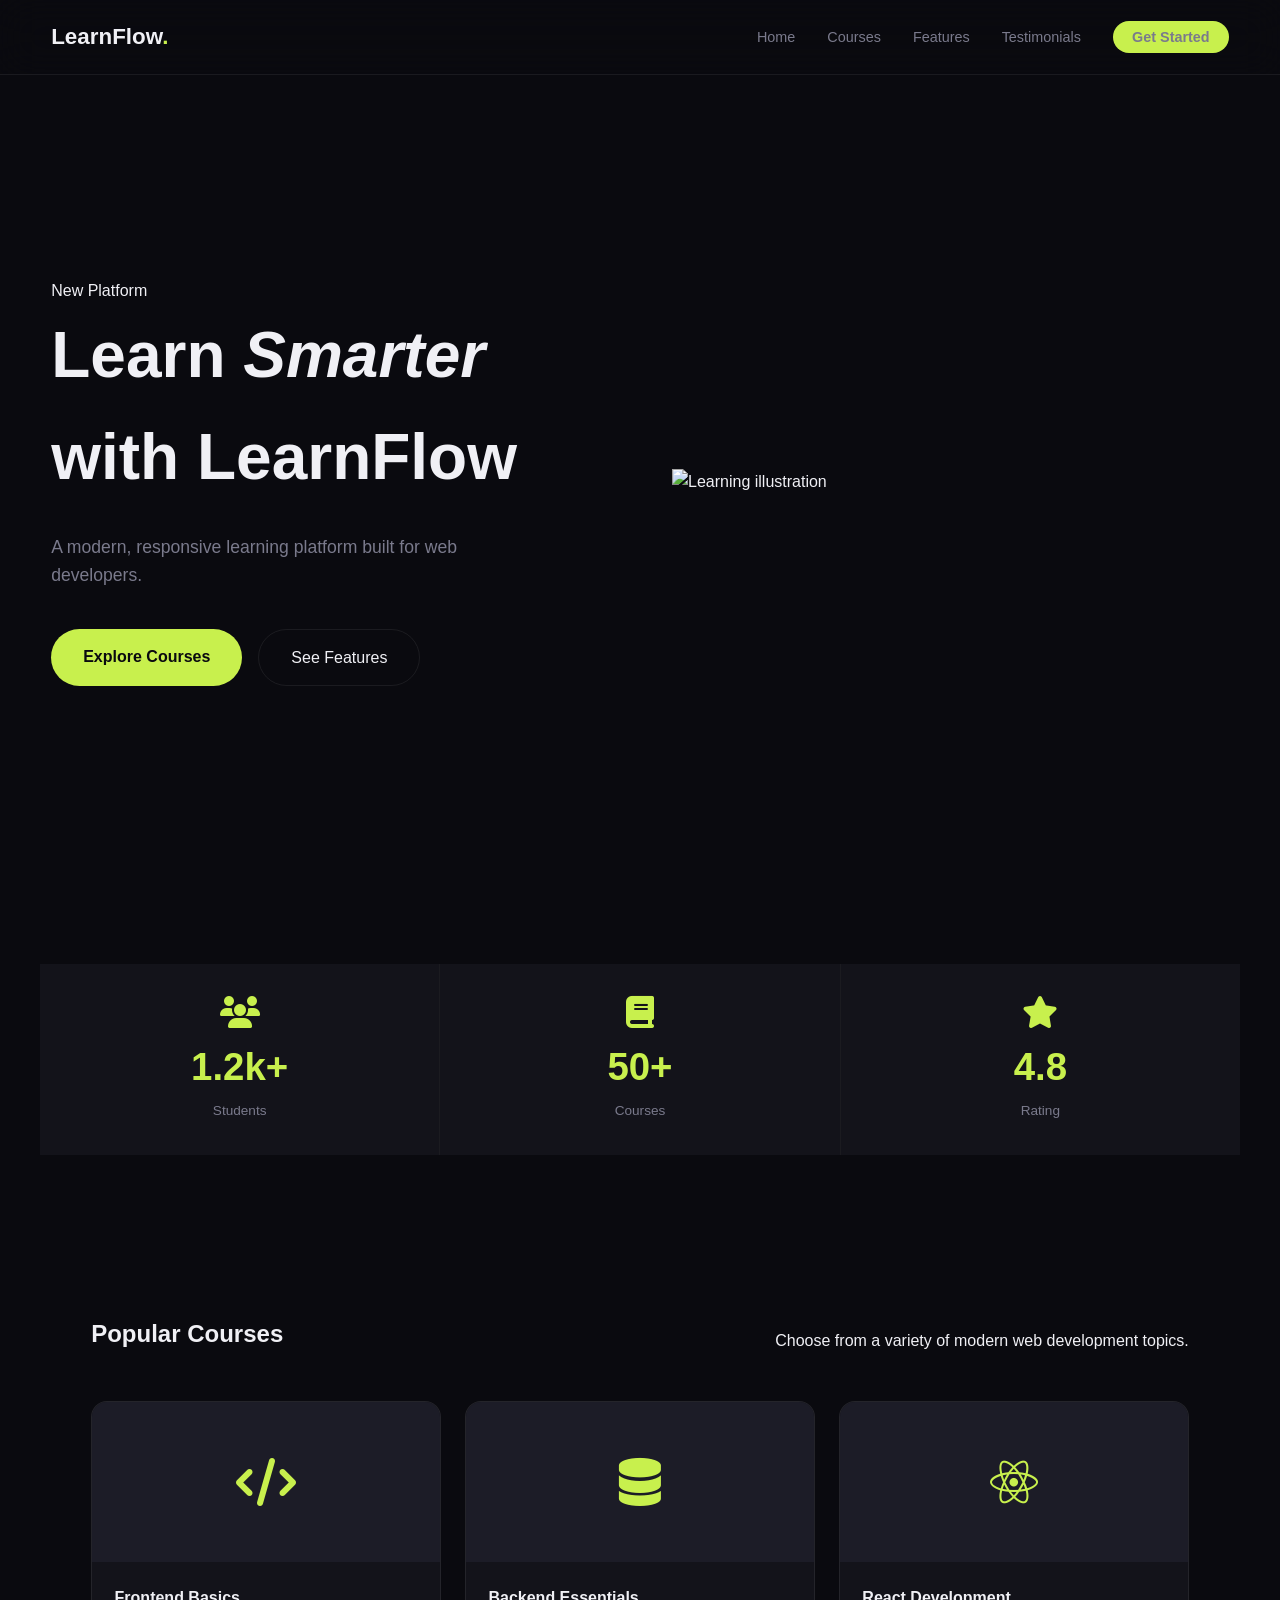
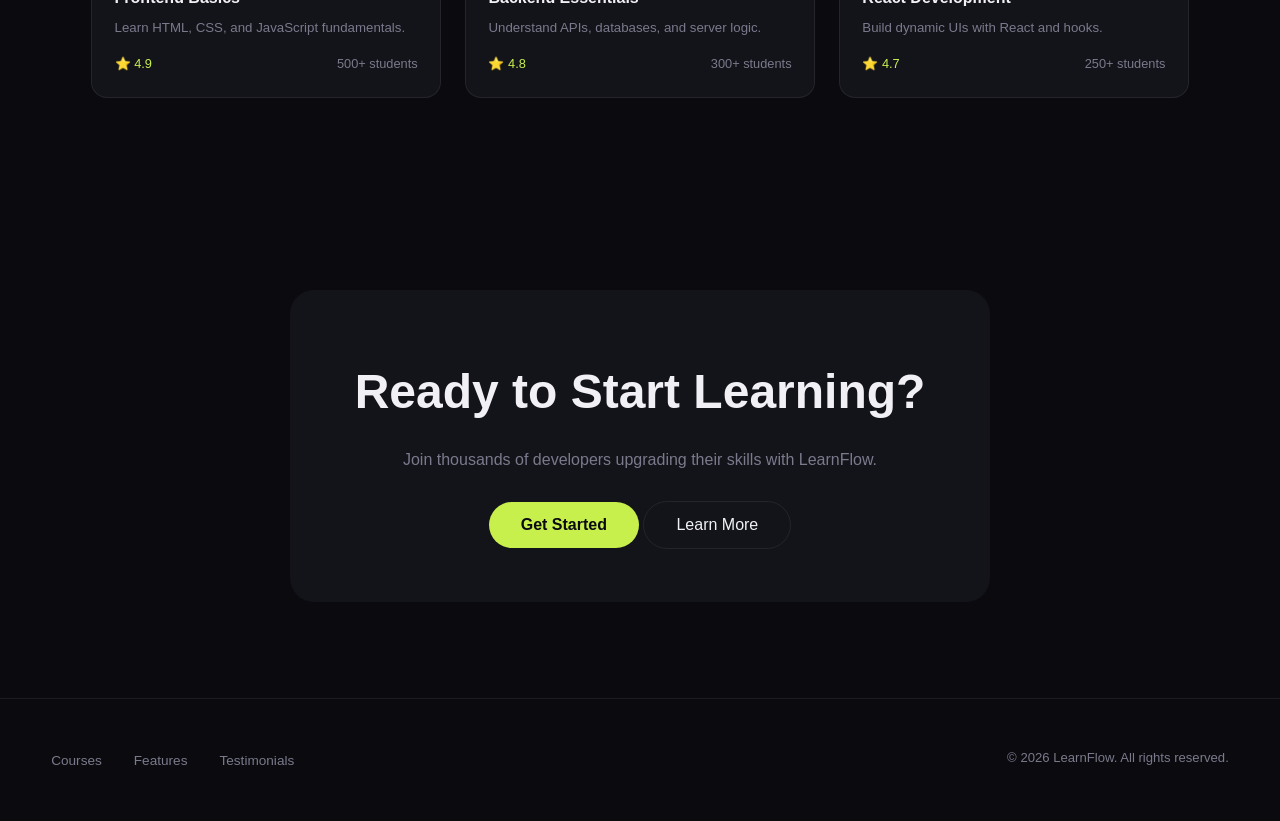
==== index.html @ 8d98262a "Updated LearnFlow with responsive layout, icons, and interactivity" ====
<!DOCTYPE html>
<html lang="en">
<head>
  <meta charset="UTF-8">
  <meta name="viewport" content="width=device-width, initial-scale=1.0">
  <meta name="description" content="LearnFlow - Responsive learning platform for modern web.">
  <title>LearnFlow</title>
  <link rel="stylesheet" href="style.css">
  <!-- Font Awesome for icons -->
  <link rel="stylesheet" href="https://cdnjs.cloudflare.com/ajax/libs/font-awesome/6.5.0/css/all.min.css">
</head>
<body>
  <!-- NAV -->
  <nav>
    <a href="#" class="logo">LearnFlow<span class="logo-dot">.</span></a>
    <ul class="nav-links">
      <li><a href="#hero">Home</a></li>
      <li><a href="#courses">Courses</a></li>
      <li><a href="#features">Features</a></li>
      <li><a href="#testimonials">Testimonials</a></li>
      <li><a href="#cta" class="nav-cta">Get Started</a></li>
    </ul>
    <button class="hamburger">
      <span></span><span></span><span></span>
    </button>
  </nav>

  <!-- HERO -->
  <section id="hero">
    <div class="hero-inner">
      <div>
        <div class="hero-badge">New Platform</div>
        <h1 class="hero-title">Learn <em>Smarter</em> with LearnFlow</h1>
        <p class="hero-sub">A modern, responsive learning platform built for web developers.</p>
        <div class="hero-actions">
          <a href="#courses" class="btn-primary">Explore Courses</a>
          <a href="#features" class="btn-ghost">See Features</a>
        </div>
      </div>
      <div class="hero-visual">
        <img src="assets/hero-illustration.png" alt="Learning illustration">
      </div>
    </div>
  </section>

  <!-- STATS -->
  <section class="stats-row">
    <div class="stat-item">
      <i class="fas fa-users"></i>
      <span class="stat-num">1.2k+</span>
      <span class="stat-label">Students</span>
    </div>
    <div class="stat-item">
      <i class="fas fa-book"></i>
      <span class="stat-num">50+</span>
      <span class="stat-label">Courses</span>
    </div>
    <div class="stat-item">
      <i class="fas fa-star"></i>
      <span class="stat-num">4.8</span>
      <span class="stat-label">Rating</span>
    </div>
  </section>

  <!-- COURSES -->
  <section id="courses">
    <div class="courses-header">
      <h2 class="section-title">Popular Courses</h2>
      <p class="section-sub">Choose from a variety of modern web development topics.</p>
    </div>
    <div class="courses-grid">
      <a href="#" class="course-card">
        <div class="course-thumb"><i class="fas fa-code"></i></div>
        <div class="course-body">
          <h3 class="course-title">Frontend Basics</h3>
          <p class="course-desc">Learn HTML, CSS, and JavaScript fundamentals.</p>
          <div class="course-meta">
            <span class="course-rating">⭐ 4.9</span>
            <span class="course-students">500+ students</span>
          </div>
        </div>
      </a>
      <a href="#" class="course-card">
        <div class="course-thumb"><i class="fas fa-database"></i></div>
        <div class="course-body">
          <h3 class="course-title">Backend Essentials</h3>
          <p class="course-desc">Understand APIs, databases, and server logic.</p>
          <div class="course-meta">
            <span class="course-rating">⭐ 4.8</span>
            <span class="course-students">300+ students</span>
          </div>
        </div>
      </a>
      <a href="#" class="course-card">
        <div class="course-thumb"><i class="fab fa-react"></i></div>
        <div class="course-body">
          <h3 class="course-title">React Development</h3>
          <p class="course-desc">Build dynamic UIs with React and hooks.</p>
          <div class="course-meta">
            <span class="course-rating">⭐ 4.7</span>
            <span class="course-students">250+ students</span>
          </div>
        </div>
      </a>
    </div>
  </section>

  <!-- CTA -->
  <section id="cta">
    <div class="cta-inner">
      <h2 class="cta-title">Ready to Start Learning?</h2>
      <p class="cta-sub">Join thousands of developers upgrading their skills with LearnFlow.</p>
      <div class="cta-actions">
        <a href="#courses" class="btn-primary">Get Started</a>
        <a href="#features" class="btn-ghost">Learn More</a>
      </div>
    </div>
  </section>

  <!-- FOOTER -->
  <footer>
    <ul class="footer-links">
      <li><a href="#courses">Courses</a></li>
      <li><a href="#features">Features</a></li>
      <li><a href="#testimonials">Testimonials</a></li>
    </ul>
    <p class="footer-copy">© 2026 LearnFlow. All rights reserved.</p>
  </footer>

  <!-- JS for Mobile Nav -->
  <script>
    const hamburger = document.querySelector('.hamburger');
    const navLinks = document.querySelector('.nav-links');
    hamburger.addEventListener('click', () => {
      navLinks.classList.toggle('open');
    });
  </script>
</body>
</html>
<script src="script.js"></script>
---- style.css ----
/* RESET & ROOT */
*, *::before, *::after { box-sizing: border-box; margin: 0; padding: 0; }

:root {
  --bg: #0a0a0f;
  --surface: #13131a;
  --surface2: #1c1c27;
  --accent: #c8f04d;
  --accent2: #7b61ff;
  --accent3: #ff6b6b;
  --text: #f0f0f5;
  --muted: #7a7a8c;
  --border: rgba(255,255,255,0.07);
  --font-display: 'Syne', sans-serif;
  --font-body: 'DM Sans', sans-serif;
}

body {
  background: var(--bg);
  color: var(--text);
  font-family: var(--font-body);
  font-size: 16px;
  line-height: 1.6;
  overflow-x: hidden;
}

/* NAV */
nav {
  position: fixed; top: 0; left: 0; right: 0;
  z-index: 100;
  display: flex; justify-content: space-between; align-items: center;
  padding: 1.2rem 4vw;
  background: rgba(10,10,15,0.8);
  backdrop-filter: blur(20px);
  border-bottom: 1px solid var(--border);
}
.logo { font-family: var(--font-display); font-size: 1.4rem; font-weight: 800; color: var(--text); text-decoration: none; }
.logo-dot { color: var(--accent); }
.nav-links { display: flex; gap: 2rem; list-style: none; }
.nav-links a { color: var(--muted); text-decoration: none; font-size: 0.9rem; }
.nav-links a:hover { color: var(--text); }
.nav-cta { background: var(--accent); color: #0a0a0f; padding: 0.5rem 1.2rem; border-radius: 100px; font-weight: 700; }
.hamburger { display: none; flex-direction: column; gap: 5px; cursor: pointer; background: none; border: none; }
.hamburger span { width: 24px; height: 2px; background: var(--text); border-radius: 2px; }

/* HERO */
#hero { min-height: 100vh; display: flex; align-items: center; padding: 8rem 4vw 4rem; }
.hero-inner { max-width: 1200px; margin: 0 auto; display: grid; grid-template-columns: 1fr 1fr; gap: 4rem; align-items: center; }
.hero-title { font-family: var(--font-display); font-size: clamp(2.8rem, 5vw, 5rem); font-weight: 800; margin-bottom: 1.5rem; }
.hero-sub { color: var(--muted); font-size: 1.1rem; margin-bottom: 2.5rem; max-width: 480px; }
.hero-actions { display: flex; gap: 1rem; flex-wrap: wrap; }
.hero-visual img { max-width: 100%; height: auto; }

/* BUTTONS */
.btn-primary { background: var(--accent); color: #0a0a0f; padding: 0.9rem 2rem; border-radius: 100px; font-weight: 700; text-decoration: none; }
.btn-primary:hover { transform: translateY(-2px); box-shadow: 0 8px 30px rgba(200,240,77,0.35); }
.btn-ghost { background: transparent; color: var(--text); padding: 0.9rem 2rem; border-radius: 100px; border: 1px solid var(--border); text-decoration: none; }
.btn-ghost:hover { background: rgba(255,255,255,0.04); }

/* STATS */
.stats-row { display: grid; grid-template-columns: repeat(3, 1fr); gap: 1px; background: var(--border); border-radius: 16px; margin: 4rem auto; max-width: 1200px; }
.stat-item { background: var(--surface); padding: 2rem; text-align: center; }
.stat-item i { font-size: 2rem; color: var(--accent); margin-bottom: 0.5rem; }
.stat-num { font-family: var(--font-display); font-size: 2.4rem; font-weight: 800; color: var(--accent); display: block; }
.stat-label { color: var(--muted); font-size: 0.85rem; }

/* COURSES */
#courses { padding: 6rem 4vw; max-width: 1200px; margin: 0 auto; }
.courses-header { display: flex; justify-content: space-between; align-items: flex-end; margin-bottom: 3rem; flex-wrap: wrap; gap: 1rem; }
.courses-grid { display: grid; grid-template-columns: repeat(3, 1fr); gap: 1.5rem; }
.course-card { background: var(--surface); border: 1px solid var(--border); border-radius: 16px; overflow: hidden; transition: transform 0.3s; text-decoration: none; color: inherit; }
.course-card:hover { transform: translateY(-6px); }
.course-thumb { height: 160px; display: flex; align-items: center; justify-content: center; background: var(--surface2); }
.course-thumb i { font-size: 3rem; color: var(--accent); }
.course-body { padding: 1.4rem; }
.course-title { font-family: var(--font-display); font-weight: 700; font-size: 1rem; margin-bottom: 0.5rem; }
.course-desc { color: var(--muted); font-size: 0.83rem; margin-bottom: 1rem; line-height: 1.5; }
.course-meta { display: flex; justify-content: space-between; font-size: 0.8rem; }
.course-rating { color: var(--accent); }
.course-students { color: var(--muted); }

/* CTA */
#cta { padding: 6rem 4vw; text-align: center; }
.cta-inner { max-width: 700px; margin: 0 auto; background: var(--surface); border-radius: 24px; padding: 4rem 3rem; }
.cta-title { font-family: var(--font-display); font-size: clamp(2rem, 4vw, 3rem); font-weight: 800; margin-bottom: 1rem; }
.cta-sub { color: var(--muted); margin-bottom: 2.5rem; }

/* FOOTER */
footer { border-top: 1px solid var(--border); padding: 3rem 4vw; display: flex; justify-content: space-between; flex-wrap: wrap; gap: 1.5rem; }
.footer-links { display: flex; gap: 2rem; list-style: none; flex-wrap: wrap; }
.footer-links a { color: var(--muted); text-decoration: none; font-size: 0.85rem; }
.footer-links a:hover { color: var(--text); }
.footer-copy { color: var(--muted); font-size: 0.82rem; }

/* RESPONSIVE */
@media (max-width: 1024px) {
  .courses-grid { grid-template-columns: repeat(2, 1fr); }
  .stats-row { grid-template-columns: repeat(2, 1fr); }
}
@media (max-width: 768px) {
  .nav-links { display: none; position: fixed; top: 64px; left: 0; right: 0; flex-direction: column; background: rgba(10,10,15,0.98); }
  .nav-links.open { display: flex; }
  .hamburger { display: flex; }
  .hero-inner { grid-template-columns: 1fr; }
  .hero-visual { display: block; text-align: center; }
  .stats-row { grid-template-columns: 1fr; }
  .courses-grid { grid-template-columns: 1fr; }
  footer { flex-direction: column; text-align: center; }
}
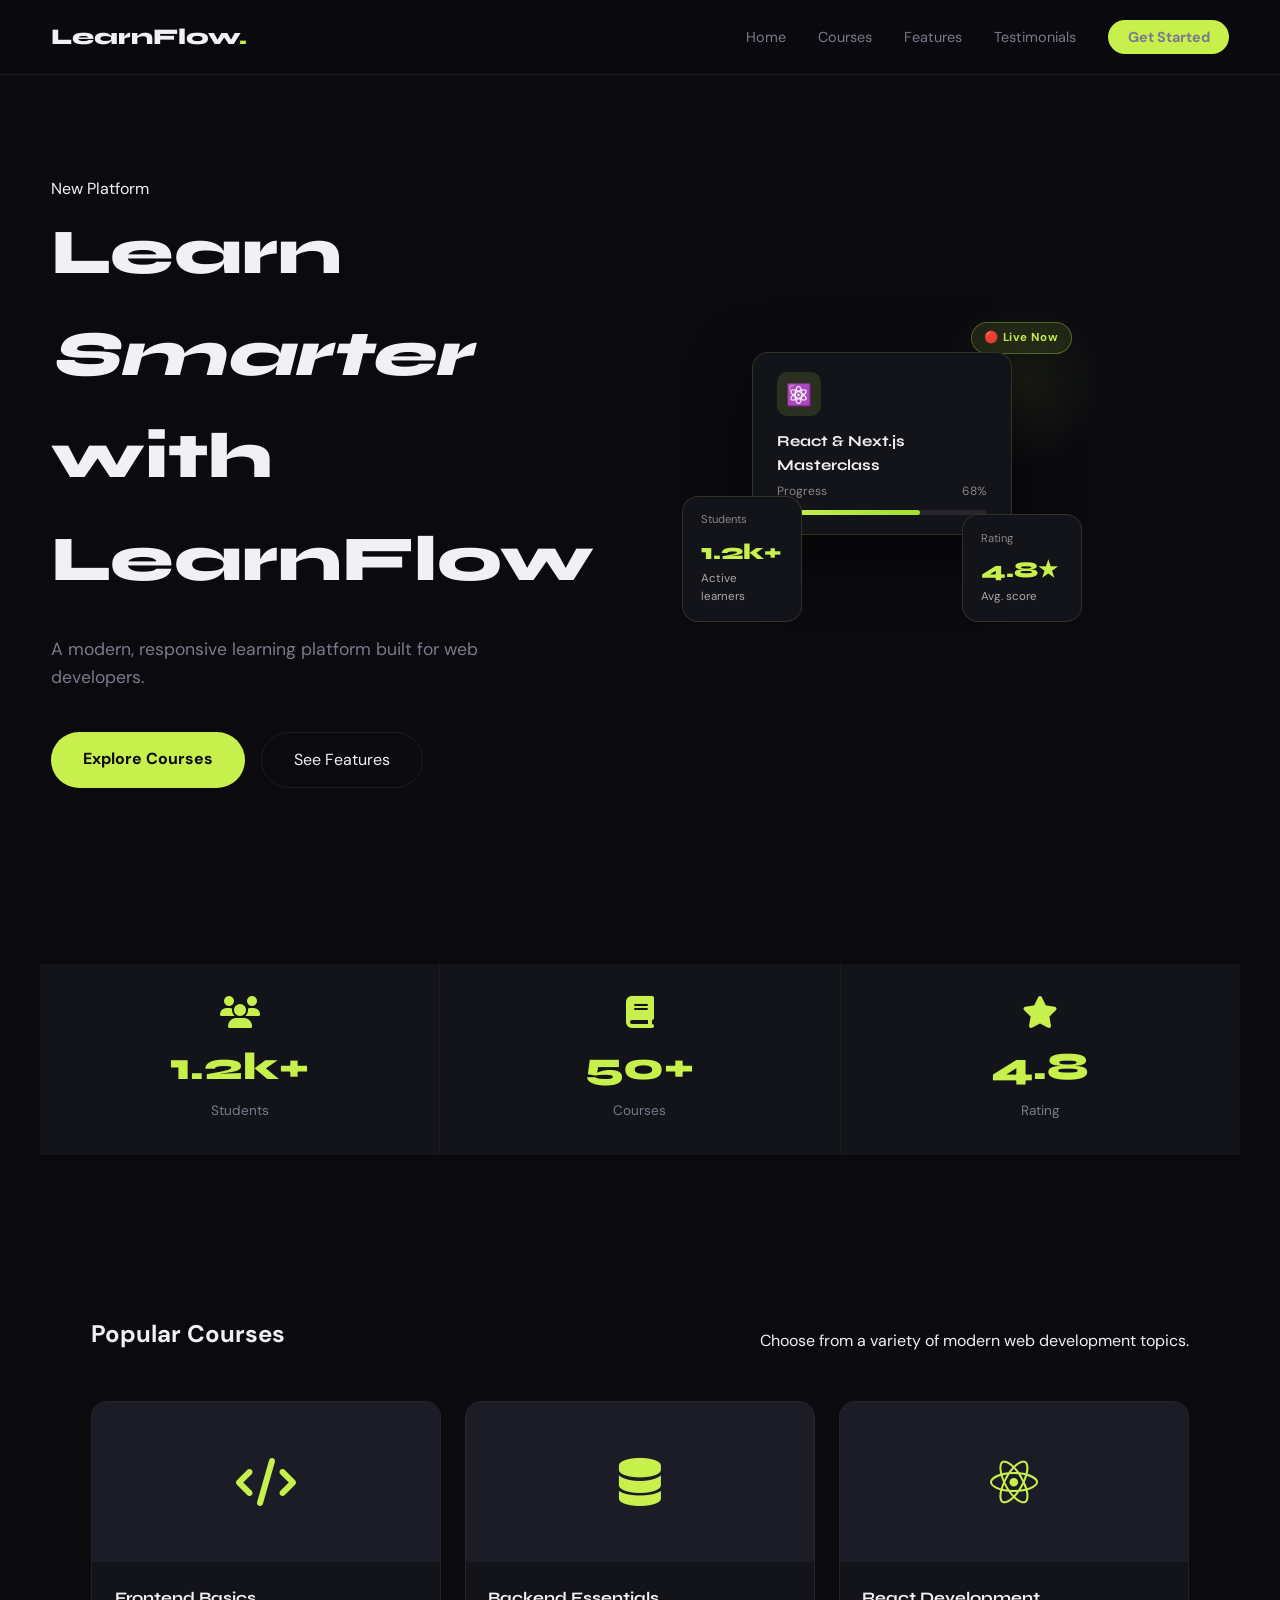
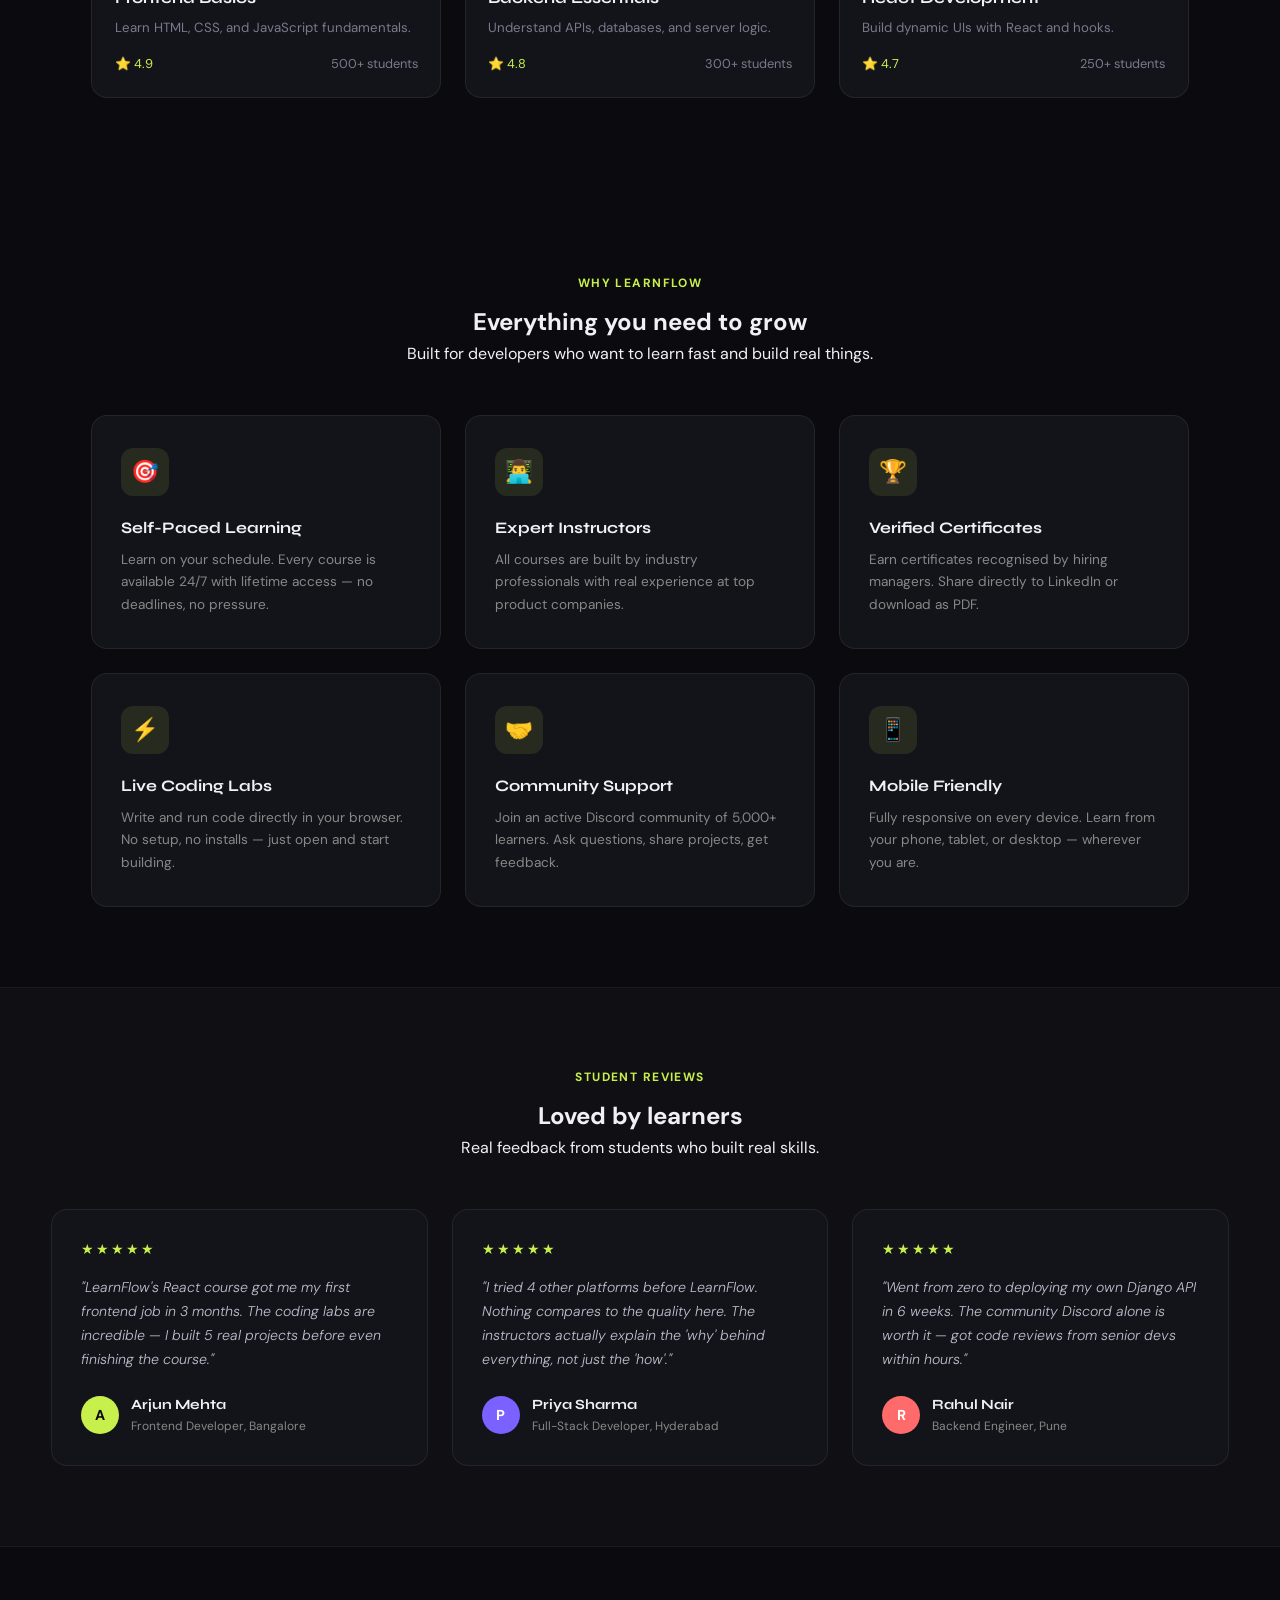
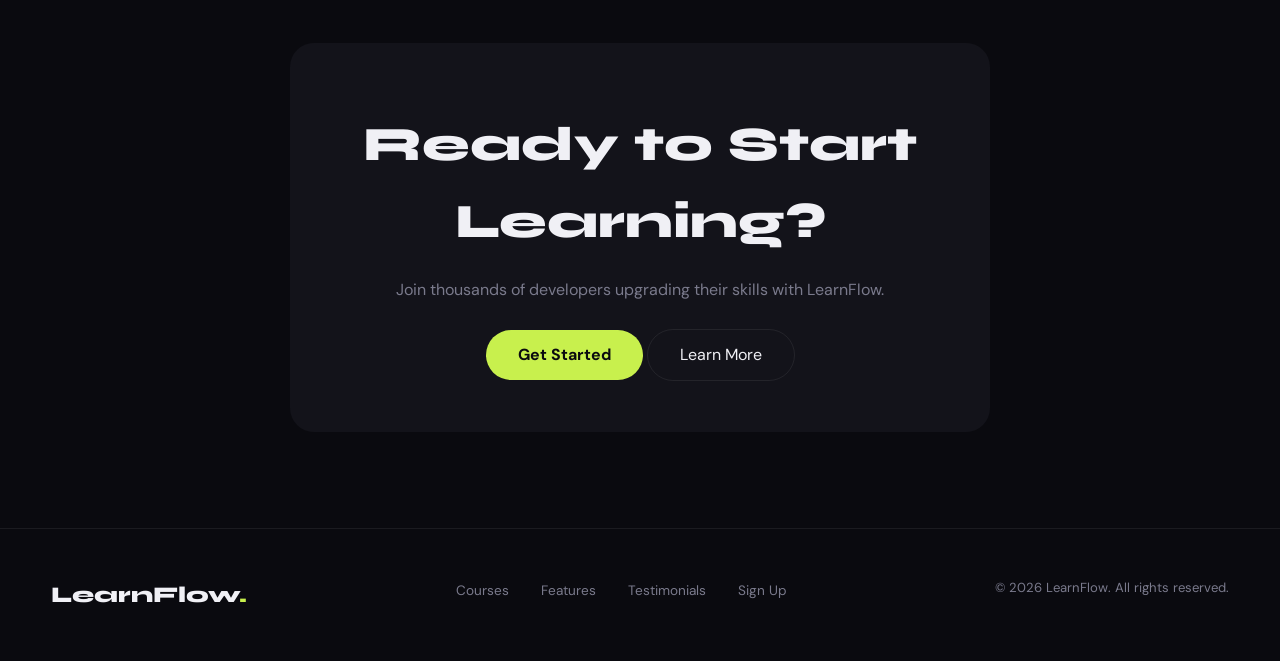
==== commit 59540e1a: "Update index.html" ====
--- a/index.html
+++ b/index.html
@@ -6,21 +6,243 @@
   <meta name="description" content="LearnFlow - Responsive learning platform for modern web.">
   <title>LearnFlow</title>
   <link rel="stylesheet" href="style.css">
-  <!-- Font Awesome for icons -->
+  <link href="https://fonts.googleapis.com/css2?family=Syne:wght@400;600;700;800&family=DM+Sans:ital,wght@0,300;0,400;0,500;1,300&display=swap" rel="stylesheet">
   <link rel="stylesheet" href="https://cdnjs.cloudflare.com/ajax/libs/font-awesome/6.5.0/css/all.min.css">
+
+  <style>
+    /* ── HERO VISUAL (replaces broken image) ── */
+    .hero-visual {
+      position: relative;
+      width: 420px;
+      height: 340px;
+      flex-shrink: 0;
+    }
+    .hero-visual-card {
+      position: absolute;
+      background: var(--surface, #1c1c27);
+      border: 1px solid rgba(200,240,77,0.15);
+      border-radius: 16px;
+      padding: 1.2rem 1.5rem;
+      backdrop-filter: blur(10px);
+    }
+    .hvc-main {
+      width: 260px;
+      top: 40px; left: 50%;
+      transform: translateX(-50%);
+      box-shadow: 0 20px 60px rgba(0,0,0,0.5);
+    }
+    .hvc-main .course-icon {
+      width: 44px; height: 44px;
+      background: rgba(200,240,77,0.12);
+      border-radius: 10px;
+      display: flex; align-items: center; justify-content: center;
+      font-size: 1.3rem; margin-bottom: 0.8rem;
+    }
+    .hvc-main .course-name {
+      font-family: 'Syne', sans-serif;
+      font-weight: 700; font-size: 0.95rem;
+      color: #f0f0f5; margin-bottom: 0.3rem;
+    }
+    .hvc-main .course-prog-label {
+      font-size: 0.75rem; color: #888;
+      display: flex; justify-content: space-between;
+      margin-bottom: 0.5rem;
+    }
+    .prog-bar {
+      height: 5px; border-radius: 100px;
+      background: rgba(255,255,255,0.08);
+      overflow: hidden;
+    }
+    .prog-bar-fill {
+      height: 100%; width: 68%;
+      background: linear-gradient(90deg, #c8f04d, #a0e030);
+      border-radius: 100px;
+      animation: progAnim 2s ease-out both;
+    }
+    @keyframes progAnim { from { width: 0 } to { width: 68% } }
+
+    .hvc-stat {
+      width: 120px;
+      padding: 0.9rem 1.1rem;
+    }
+    .hvc-stat-top { font-size: 0.7rem; color: #888; margin-bottom: 0.3rem; }
+    .hvc-stat-num {
+      font-family: 'Syne', sans-serif;
+      font-weight: 800; font-size: 1.4rem;
+      color: #c8f04d;
+    }
+    .hvc-stat-label { font-size: 0.72rem; color: #aaa; }
+
+    .hvc-s1 { bottom: 30px; left: 10px; }
+    .hvc-s2 { bottom: 30px; right: 10px; }
+
+    .hvc-badge {
+      position: absolute;
+      top: 10px; right: 20px;
+      background: rgba(200,240,77,0.1);
+      border: 1px solid rgba(200,240,77,0.3);
+      border-radius: 100px;
+      padding: 0.35rem 0.8rem;
+      font-size: 0.72rem; font-weight: 700;
+      color: #c8f04d;
+      letter-spacing: 0.05em;
+    }
+
+    .hero-visual::before {
+      content: '';
+      position: absolute;
+      width: 180px; height: 180px;
+      border-radius: 50%;
+      background: radial-gradient(circle, rgba(200,240,77,0.08) 0%, transparent 70%);
+      top: -20px; right: -20px;
+      pointer-events: none;
+    }
+
+    /* ── FEATURES SECTION ── */
+    #features {
+      padding: 5rem 4vw;
+      max-width: 1200px;
+      margin: 0 auto;
+    }
+    .features-header {
+      text-align: center;
+      margin-bottom: 3rem;
+    }
+    .features-grid {
+      display: grid;
+      grid-template-columns: repeat(3, 1fr);
+      gap: 1.5rem;
+    }
+    @media (max-width: 768px) {
+      .features-grid { grid-template-columns: 1fr; }
+      .hero-visual { display: none; }
+    }
+    .feature-card {
+      background: var(--surface, #1c1c27);
+      border: 1px solid rgba(255,255,255,0.07);
+      border-radius: 16px;
+      padding: 2rem 1.8rem;
+      transition: transform 0.3s, border-color 0.3s, box-shadow 0.3s;
+    }
+    .feature-card:hover {
+      transform: translateY(-6px);
+      border-color: rgba(200,240,77,0.2);
+      box-shadow: 0 20px 50px rgba(0,0,0,0.35);
+    }
+    .feature-icon {
+      width: 48px; height: 48px;
+      background: rgba(200,240,77,0.1);
+      border-radius: 12px;
+      display: flex; align-items: center; justify-content: center;
+      font-size: 1.4rem;
+      margin-bottom: 1.2rem;
+    }
+    .feature-title {
+      font-family: 'Syne', sans-serif;
+      font-weight: 700; font-size: 1rem;
+      color: #f0f0f5;
+      margin-bottom: 0.5rem;
+    }
+    .feature-desc {
+      font-size: 0.85rem;
+      color: #888;
+      line-height: 1.65;
+    }
+
+    /* ── TESTIMONIALS SECTION ── */
+    #testimonials {
+      padding: 5rem 4vw;
+      background: rgba(255,255,255,0.02);
+      border-top: 1px solid rgba(255,255,255,0.05);
+      border-bottom: 1px solid rgba(255,255,255,0.05);
+    }
+    .testimonials-inner {
+      max-width: 1200px;
+      margin: 0 auto;
+    }
+    .testimonials-header {
+      text-align: center;
+      margin-bottom: 3rem;
+    }
+    .testimonials-grid {
+      display: grid;
+      grid-template-columns: repeat(3, 1fr);
+      gap: 1.5rem;
+    }
+    @media (max-width: 768px) {
+      .testimonials-grid { grid-template-columns: 1fr; }
+    }
+    .testimonial-card {
+      background: var(--surface, #1c1c27);
+      border: 1px solid rgba(255,255,255,0.07);
+      border-radius: 16px;
+      padding: 1.8rem;
+      transition: transform 0.3s, border-color 0.3s;
+    }
+    .testimonial-card:hover {
+      transform: translateY(-4px);
+      border-color: rgba(200,240,77,0.15);
+    }
+    .testimonial-stars {
+      color: #c8f04d;
+      font-size: 0.85rem;
+      margin-bottom: 1rem;
+      letter-spacing: 2px;
+    }
+    .testimonial-text {
+      font-size: 0.88rem;
+      color: #c0c0d0;
+      line-height: 1.7;
+      margin-bottom: 1.4rem;
+      font-style: italic;
+      font-weight: 300;
+    }
+    .testimonial-author {
+      display: flex;
+      align-items: center;
+      gap: 0.75rem;
+    }
+    .author-avatar {
+      width: 38px; height: 38px;
+      border-radius: 50%;
+      display: flex; align-items: center; justify-content: center;
+      font-weight: 700; font-size: 0.9rem;
+      color: #0a0a0f;
+      flex-shrink: 0;
+    }
+    .av1 { background: #c8f04d; }
+    .av2 { background: #7b61ff; color: #fff; }
+    .av3 { background: #ff6b6b; color: #fff; }
+    .author-name {
+      font-family: 'Syne', sans-serif;
+      font-weight: 700; font-size: 0.88rem;
+      color: #f0f0f5;
+    }
+    .author-role { font-size: 0.75rem; color: #888; }
+
+    .section-label {
+      font-size: 0.75rem;
+      font-weight: 700;
+      letter-spacing: 0.12em;
+      text-transform: uppercase;
+      color: #c8f04d;
+      margin-bottom: 0.6rem;
+    }
+  </style>
 </head>
 <body>
+
   <!-- NAV -->
   <nav>
     <a href="#" class="logo">LearnFlow<span class="logo-dot">.</span></a>
-    <ul class="nav-links">
+    <ul class="nav-links" id="navLinks">
       <li><a href="#hero">Home</a></li>
-      <li><a href="#courses">Courses</a></li>
+      <li><a href="courses.html">Courses</a></li>
       <li><a href="#features">Features</a></li>
       <li><a href="#testimonials">Testimonials</a></li>
-      <li><a href="#cta" class="nav-cta">Get Started</a></li>
+      <li><a href="signup.html" class="nav-cta">Get Started</a></li>
     </ul>
-    <button class="hamburger">
+    <button class="hamburger" id="hamburger">
       <span></span><span></span><span></span>
     </button>
   </nav>
@@ -33,12 +255,37 @@
         <h1 class="hero-title">Learn <em>Smarter</em> with LearnFlow</h1>
         <p class="hero-sub">A modern, responsive learning platform built for web developers.</p>
         <div class="hero-actions">
-          <a href="#courses" class="btn-primary">Explore Courses</a>
+          <a href="courses.html" class="btn-primary">Explore Courses</a>
           <a href="#features" class="btn-ghost">See Features</a>
         </div>
       </div>
+
+      <!-- FIXED HERO VISUAL — no image file needed -->
       <div class="hero-visual">
-        <img src="assets/hero-illustration.png" alt="Learning illustration">
+        <div class="hvc-badge">🔴 Live Now</div>
+
+        <div class="hero-visual-card hvc-main">
+          <div class="course-icon">⚛️</div>
+          <div class="course-name">React & Next.js Masterclass</div>
+          <div class="course-prog-label">
+            <span>Progress</span><span>68%</span>
+          </div>
+          <div class="prog-bar">
+            <div class="prog-bar-fill"></div>
+          </div>
+        </div>
+
+        <div class="hero-visual-card hvc-stat hvc-s1">
+          <div class="hvc-stat-top">Students</div>
+          <div class="hvc-stat-num">1.2k+</div>
+          <div class="hvc-stat-label">Active learners</div>
+        </div>
+
+        <div class="hero-visual-card hvc-stat hvc-s2">
+          <div class="hvc-stat-top">Rating</div>
+          <div class="hvc-stat-num">4.8★</div>
+          <div class="hvc-stat-label">Avg. score</div>
+        </div>
       </div>
     </div>
   </section>
@@ -69,7 +316,7 @@
       <p class="section-sub">Choose from a variety of modern web development topics.</p>
     </div>
     <div class="courses-grid">
-      <a href="#" class="course-card">
+      <a href="courses.html" class="course-card">
         <div class="course-thumb"><i class="fas fa-code"></i></div>
         <div class="course-body">
           <h3 class="course-title">Frontend Basics</h3>
@@ -80,7 +327,7 @@
           </div>
         </div>
       </a>
-      <a href="#" class="course-card">
+      <a href="courses.html" class="course-card">
         <div class="course-thumb"><i class="fas fa-database"></i></div>
         <div class="course-body">
           <h3 class="course-title">Backend Essentials</h3>
@@ -91,7 +338,7 @@
           </div>
         </div>
       </a>
-      <a href="#" class="course-card">
+      <a href="courses.html" class="course-card">
         <div class="course-thumb"><i class="fab fa-react"></i></div>
         <div class="course-body">
           <h3 class="course-title">React Development</h3>
@@ -105,13 +352,100 @@
     </div>
   </section>
 
+  <!-- FEATURES -->
+  <section id="features">
+    <div class="features-header">
+      <p class="section-label">Why LearnFlow</p>
+      <h2 class="section-title">Everything you need to grow</h2>
+      <p class="section-sub">Built for developers who want to learn fast and build real things.</p>
+    </div>
+    <div class="features-grid">
+      <div class="feature-card">
+        <div class="feature-icon">🎯</div>
+        <div class="feature-title">Self-Paced Learning</div>
+        <div class="feature-desc">Learn on your schedule. Every course is available 24/7 with lifetime access — no deadlines, no pressure.</div>
+      </div>
+      <div class="feature-card">
+        <div class="feature-icon">👨‍💻</div>
+        <div class="feature-title">Expert Instructors</div>
+        <div class="feature-desc">All courses are built by industry professionals with real experience at top product companies.</div>
+      </div>
+      <div class="feature-card">
+        <div class="feature-icon">🏆</div>
+        <div class="feature-title">Verified Certificates</div>
+        <div class="feature-desc">Earn certificates recognised by hiring managers. Share directly to LinkedIn or download as PDF.</div>
+      </div>
+      <div class="feature-card">
+        <div class="feature-icon">⚡</div>
+        <div class="feature-title">Live Coding Labs</div>
+        <div class="feature-desc">Write and run code directly in your browser. No setup, no installs — just open and start building.</div>
+      </div>
+      <div class="feature-card">
+        <div class="feature-icon">🤝</div>
+        <div class="feature-title">Community Support</div>
+        <div class="feature-desc">Join an active Discord community of 5,000+ learners. Ask questions, share projects, get feedback.</div>
+      </div>
+      <div class="feature-card">
+        <div class="feature-icon">📱</div>
+        <div class="feature-title">Mobile Friendly</div>
+        <div class="feature-desc">Fully responsive on every device. Learn from your phone, tablet, or desktop — wherever you are.</div>
+      </div>
+    </div>
+  </section>
+
+  <!-- TESTIMONIALS -->
+  <section id="testimonials">
+    <div class="testimonials-inner">
+      <div class="testimonials-header">
+        <p class="section-label">Student Reviews</p>
+        <h2 class="section-title">Loved by learners</h2>
+        <p class="section-sub">Real feedback from students who built real skills.</p>
+      </div>
+      <div class="testimonials-grid">
+        <div class="testimonial-card">
+          <div class="testimonial-stars">★★★★★</div>
+          <p class="testimonial-text">"LearnFlow's React course got me my first frontend job in 3 months. The coding labs are incredible — I built 5 real projects before even finishing the course."</p>
+          <div class="testimonial-author">
+            <div class="author-avatar av1">A</div>
+            <div>
+              <div class="author-name">Arjun Mehta</div>
+              <div class="author-role">Frontend Developer, Bangalore</div>
+            </div>
+          </div>
+        </div>
+        <div class="testimonial-card">
+          <div class="testimonial-stars">★★★★★</div>
+          <p class="testimonial-text">"I tried 4 other platforms before LearnFlow. Nothing compares to the quality here. The instructors actually explain the 'why' behind everything, not just the 'how'."</p>
+          <div class="testimonial-author">
+            <div class="author-avatar av2">P</div>
+            <div>
+              <div class="author-name">Priya Sharma</div>
+              <div class="author-role">Full-Stack Developer, Hyderabad</div>
+            </div>
+          </div>
+        </div>
+        <div class="testimonial-card">
+          <div class="testimonial-stars">★★★★★</div>
+          <p class="testimonial-text">"Went from zero to deploying my own Django API in 6 weeks. The community Discord alone is worth it — got code reviews from senior devs within hours."</p>
+          <div class="testimonial-author">
+            <div class="author-avatar av3">R</div>
+            <div>
+              <div class="author-name">Rahul Nair</div>
+              <div class="author-role">Backend Engineer, Pune</div>
+            </div>
+          </div>
+        </div>
+      </div>
+    </div>
+  </section>
+
   <!-- CTA -->
   <section id="cta">
     <div class="cta-inner">
       <h2 class="cta-title">Ready to Start Learning?</h2>
       <p class="cta-sub">Join thousands of developers upgrading their skills with LearnFlow.</p>
       <div class="cta-actions">
-        <a href="#courses" class="btn-primary">Get Started</a>
+        <a href="courses.html" class="btn-primary">Get Started</a>
         <a href="#features" class="btn-ghost">Learn More</a>
       </div>
     </div>
@@ -119,22 +453,32 @@
 
   <!-- FOOTER -->
   <footer>
+    <a href="#" class="logo">LearnFlow<span class="logo-dot">.</span></a>
     <ul class="footer-links">
-      <li><a href="#courses">Courses</a></li>
+      <li><a href="courses.html">Courses</a></li>
       <li><a href="#features">Features</a></li>
       <li><a href="#testimonials">Testimonials</a></li>
+      <li><a href="signup.html">Sign Up</a></li>
     </ul>
     <p class="footer-copy">© 2026 LearnFlow. All rights reserved.</p>
   </footer>
 
-  <!-- JS for Mobile Nav -->
   <script>
-    const hamburger = document.querySelector('.hamburger');
-    const navLinks = document.querySelector('.nav-links');
+    const hamburger = document.getElementById('hamburger');
+    const navLinks = document.getElementById('navLinks');
     hamburger.addEventListener('click', () => {
       navLinks.classList.toggle('open');
+      const spans = hamburger.querySelectorAll('span');
+      if (navLinks.classList.contains('open')) {
+        spans[0].style.transform = 'rotate(45deg) translate(5px,5px)';
+        spans[1].style.opacity = '0';
+        spans[2].style.transform = 'rotate(-45deg) translate(5px,-5px)';
+      } else {
+        spans[0].style.transform = spans[2].style.transform = '';
+        spans[1].style.opacity = '';
+      }
     });
   </script>
+
 </body>
 </html>
-<script src="script.js"></script>
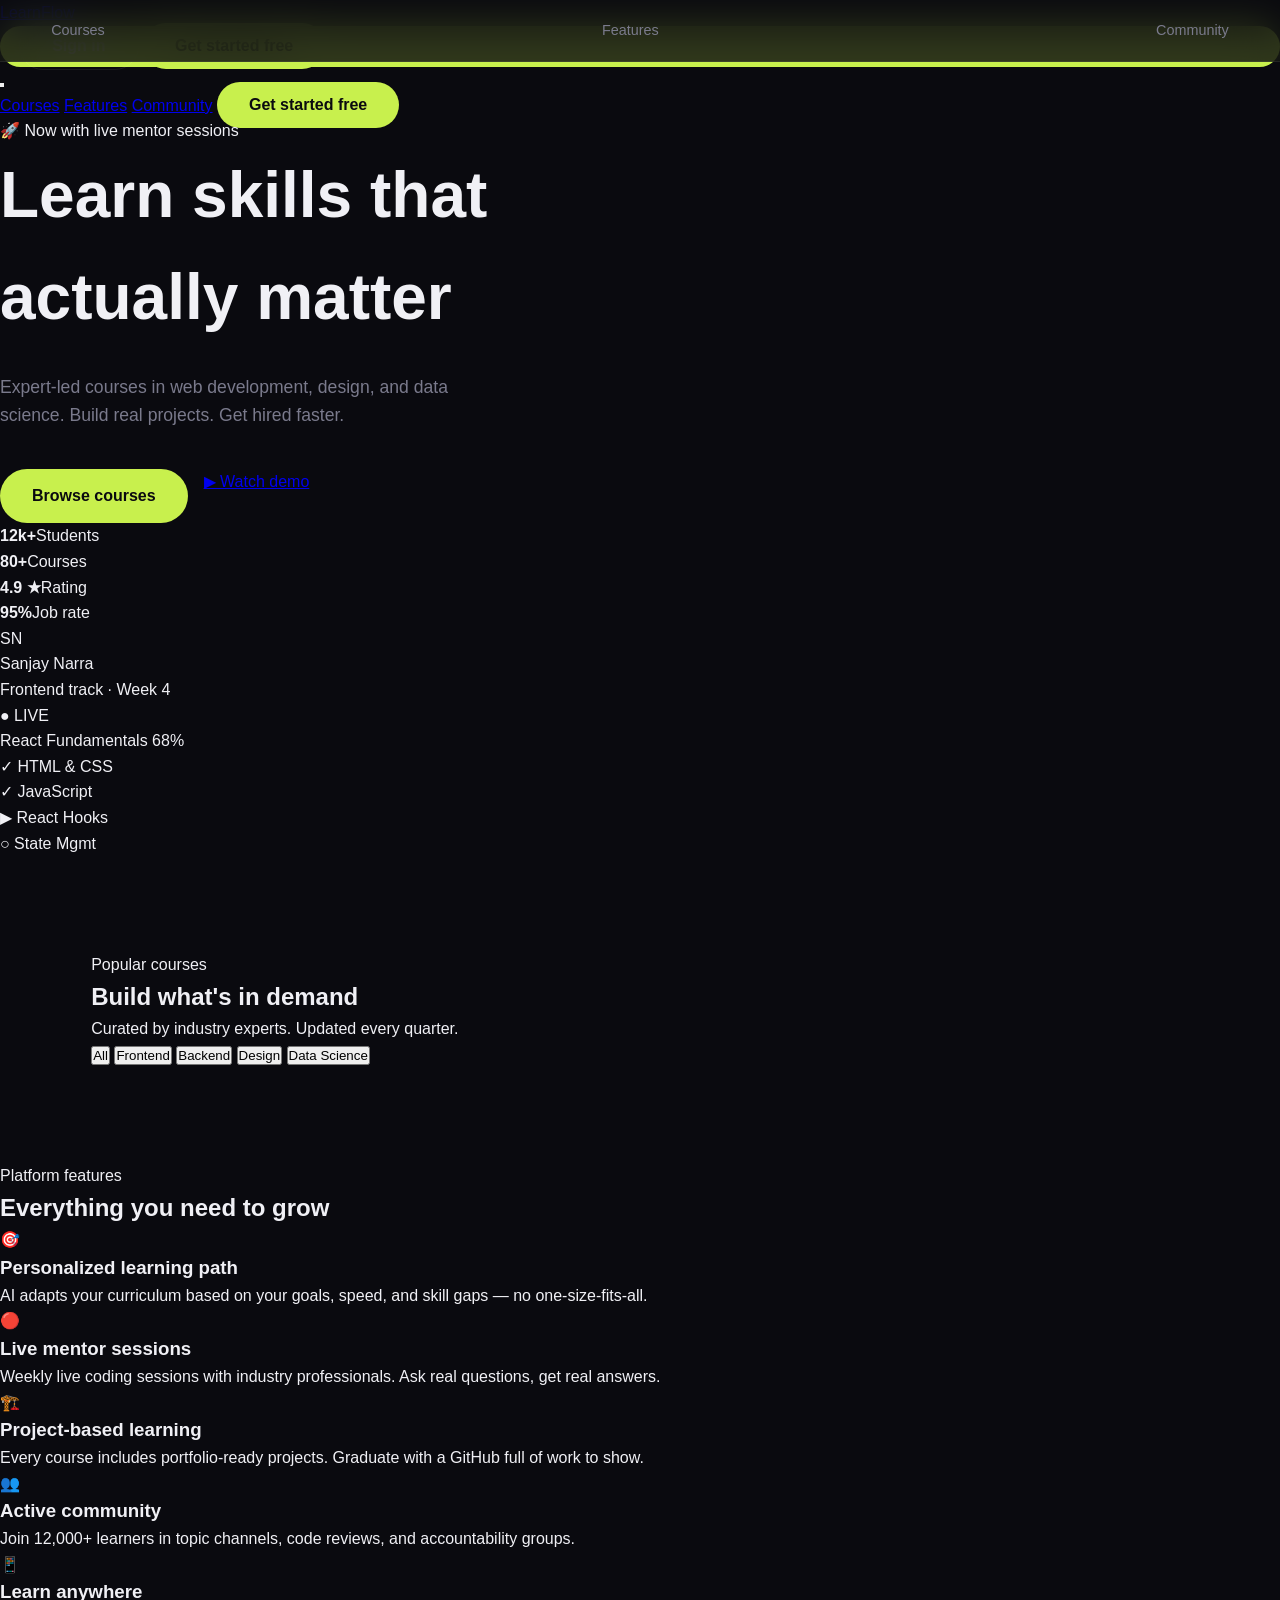
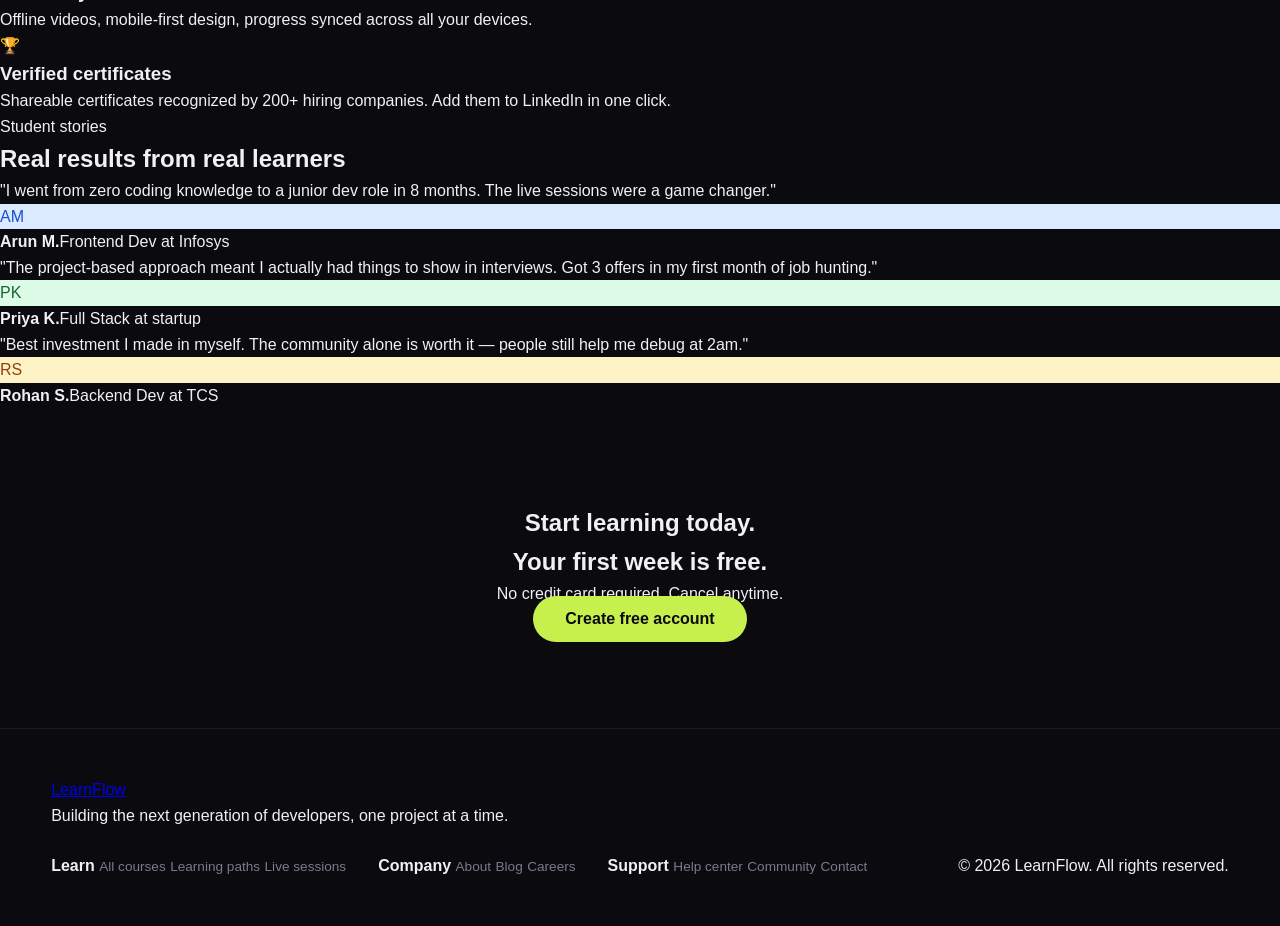
==== commit 153cf2cd: "Update index.html" ====
--- a/index.html
+++ b/index.html
@@ -1,484 +1,208 @@
 <!DOCTYPE html>
 <html lang="en">
 <head>
-  <meta charset="UTF-8">
-  <meta name="viewport" content="width=device-width, initial-scale=1.0">
-  <meta name="description" content="LearnFlow - Responsive learning platform for modern web.">
-  <title>LearnFlow</title>
-  <link rel="stylesheet" href="style.css">
-  <link href="https://fonts.googleapis.com/css2?family=Syne:wght@400;600;700;800&family=DM+Sans:ital,wght@0,300;0,400;0,500;1,300&display=swap" rel="stylesheet">
-  <link rel="stylesheet" href="https://cdnjs.cloudflare.com/ajax/libs/font-awesome/6.5.0/css/all.min.css">
-
-  <style>
-    /* ── HERO VISUAL (replaces broken image) ── */
-    .hero-visual {
-      position: relative;
-      width: 420px;
-      height: 340px;
-      flex-shrink: 0;
-    }
-    .hero-visual-card {
-      position: absolute;
-      background: var(--surface, #1c1c27);
-      border: 1px solid rgba(200,240,77,0.15);
-      border-radius: 16px;
-      padding: 1.2rem 1.5rem;
-      backdrop-filter: blur(10px);
-    }
-    .hvc-main {
-      width: 260px;
-      top: 40px; left: 50%;
-      transform: translateX(-50%);
-      box-shadow: 0 20px 60px rgba(0,0,0,0.5);
-    }
-    .hvc-main .course-icon {
-      width: 44px; height: 44px;
-      background: rgba(200,240,77,0.12);
-      border-radius: 10px;
-      display: flex; align-items: center; justify-content: center;
-      font-size: 1.3rem; margin-bottom: 0.8rem;
-    }
-    .hvc-main .course-name {
-      font-family: 'Syne', sans-serif;
-      font-weight: 700; font-size: 0.95rem;
-      color: #f0f0f5; margin-bottom: 0.3rem;
-    }
-    .hvc-main .course-prog-label {
-      font-size: 0.75rem; color: #888;
-      display: flex; justify-content: space-between;
-      margin-bottom: 0.5rem;
-    }
-    .prog-bar {
-      height: 5px; border-radius: 100px;
-      background: rgba(255,255,255,0.08);
-      overflow: hidden;
-    }
-    .prog-bar-fill {
-      height: 100%; width: 68%;
-      background: linear-gradient(90deg, #c8f04d, #a0e030);
-      border-radius: 100px;
-      animation: progAnim 2s ease-out both;
-    }
-    @keyframes progAnim { from { width: 0 } to { width: 68% } }
-
-    .hvc-stat {
-      width: 120px;
-      padding: 0.9rem 1.1rem;
-    }
-    .hvc-stat-top { font-size: 0.7rem; color: #888; margin-bottom: 0.3rem; }
-    .hvc-stat-num {
-      font-family: 'Syne', sans-serif;
-      font-weight: 800; font-size: 1.4rem;
-      color: #c8f04d;
-    }
-    .hvc-stat-label { font-size: 0.72rem; color: #aaa; }
-
-    .hvc-s1 { bottom: 30px; left: 10px; }
-    .hvc-s2 { bottom: 30px; right: 10px; }
-
-    .hvc-badge {
-      position: absolute;
-      top: 10px; right: 20px;
-      background: rgba(200,240,77,0.1);
-      border: 1px solid rgba(200,240,77,0.3);
-      border-radius: 100px;
-      padding: 0.35rem 0.8rem;
-      font-size: 0.72rem; font-weight: 700;
-      color: #c8f04d;
-      letter-spacing: 0.05em;
-    }
-
-    .hero-visual::before {
-      content: '';
-      position: absolute;
-      width: 180px; height: 180px;
-      border-radius: 50%;
-      background: radial-gradient(circle, rgba(200,240,77,0.08) 0%, transparent 70%);
-      top: -20px; right: -20px;
-      pointer-events: none;
-    }
-
-    /* ── FEATURES SECTION ── */
-    #features {
-      padding: 5rem 4vw;
-      max-width: 1200px;
-      margin: 0 auto;
-    }
-    .features-header {
-      text-align: center;
-      margin-bottom: 3rem;
-    }
-    .features-grid {
-      display: grid;
-      grid-template-columns: repeat(3, 1fr);
-      gap: 1.5rem;
-    }
-    @media (max-width: 768px) {
-      .features-grid { grid-template-columns: 1fr; }
-      .hero-visual { display: none; }
-    }
-    .feature-card {
-      background: var(--surface, #1c1c27);
-      border: 1px solid rgba(255,255,255,0.07);
-      border-radius: 16px;
-      padding: 2rem 1.8rem;
-      transition: transform 0.3s, border-color 0.3s, box-shadow 0.3s;
-    }
-    .feature-card:hover {
-      transform: translateY(-6px);
-      border-color: rgba(200,240,77,0.2);
-      box-shadow: 0 20px 50px rgba(0,0,0,0.35);
-    }
-    .feature-icon {
-      width: 48px; height: 48px;
-      background: rgba(200,240,77,0.1);
-      border-radius: 12px;
-      display: flex; align-items: center; justify-content: center;
-      font-size: 1.4rem;
-      margin-bottom: 1.2rem;
-    }
-    .feature-title {
-      font-family: 'Syne', sans-serif;
-      font-weight: 700; font-size: 1rem;
-      color: #f0f0f5;
-      margin-bottom: 0.5rem;
-    }
-    .feature-desc {
-      font-size: 0.85rem;
-      color: #888;
-      line-height: 1.65;
-    }
-
-    /* ── TESTIMONIALS SECTION ── */
-    #testimonials {
-      padding: 5rem 4vw;
-      background: rgba(255,255,255,0.02);
-      border-top: 1px solid rgba(255,255,255,0.05);
-      border-bottom: 1px solid rgba(255,255,255,0.05);
-    }
-    .testimonials-inner {
-      max-width: 1200px;
-      margin: 0 auto;
-    }
-    .testimonials-header {
-      text-align: center;
-      margin-bottom: 3rem;
-    }
-    .testimonials-grid {
-      display: grid;
-      grid-template-columns: repeat(3, 1fr);
-      gap: 1.5rem;
-    }
-    @media (max-width: 768px) {
-      .testimonials-grid { grid-template-columns: 1fr; }
-    }
-    .testimonial-card {
-      background: var(--surface, #1c1c27);
-      border: 1px solid rgba(255,255,255,0.07);
-      border-radius: 16px;
-      padding: 1.8rem;
-      transition: transform 0.3s, border-color 0.3s;
-    }
-    .testimonial-card:hover {
-      transform: translateY(-4px);
-      border-color: rgba(200,240,77,0.15);
-    }
-    .testimonial-stars {
-      color: #c8f04d;
-      font-size: 0.85rem;
-      margin-bottom: 1rem;
-      letter-spacing: 2px;
-    }
-    .testimonial-text {
-      font-size: 0.88rem;
-      color: #c0c0d0;
-      line-height: 1.7;
-      margin-bottom: 1.4rem;
-      font-style: italic;
-      font-weight: 300;
-    }
-    .testimonial-author {
-      display: flex;
-      align-items: center;
-      gap: 0.75rem;
-    }
-    .author-avatar {
-      width: 38px; height: 38px;
-      border-radius: 50%;
-      display: flex; align-items: center; justify-content: center;
-      font-weight: 700; font-size: 0.9rem;
-      color: #0a0a0f;
-      flex-shrink: 0;
-    }
-    .av1 { background: #c8f04d; }
-    .av2 { background: #7b61ff; color: #fff; }
-    .av3 { background: #ff6b6b; color: #fff; }
-    .author-name {
-      font-family: 'Syne', sans-serif;
-      font-weight: 700; font-size: 0.88rem;
-      color: #f0f0f5;
-    }
-    .author-role { font-size: 0.75rem; color: #888; }
-
-    .section-label {
-      font-size: 0.75rem;
-      font-weight: 700;
-      letter-spacing: 0.12em;
-      text-transform: uppercase;
-      color: #c8f04d;
-      margin-bottom: 0.6rem;
-    }
-  </style>
+  <meta charset="UTF-8" />
+  <meta name="viewport" content="width=device-width, initial-scale=1.0" />
+  <title>LearnFlow – Learn Smarter</title>
+  <link rel="stylesheet" href="style.css" />
+  <link href="https://fonts.googleapis.com/css2?family=Inter:wght@400;500;600&family=Sora:wght@600;700&display=swap" rel="stylesheet" />
 </head>
 <body>
 
   <!-- NAV -->
-  <nav>
-    <a href="#" class="logo">LearnFlow<span class="logo-dot">.</span></a>
-    <ul class="nav-links" id="navLinks">
-      <li><a href="#hero">Home</a></li>
-      <li><a href="courses.html">Courses</a></li>
-      <li><a href="#features">Features</a></li>
-      <li><a href="#testimonials">Testimonials</a></li>
-      <li><a href="signup.html" class="nav-cta">Get Started</a></li>
-    </ul>
-    <button class="hamburger" id="hamburger">
+  <header class="nav">
+    <a href="index.html" class="nav-logo">Learn<span>Flow</span></a>
+    <nav class="nav-links">
+      <a href="courses.html">Courses</a>
+      <a href="#features">Features</a>
+      <a href="#testimonials">Community</a>
+    </nav>
+    <div class="nav-cta">
+      <a href="signup.html" class="btn btn-ghost">Sign in</a>
+      <a href="signup.html" class="btn btn-primary">Get started free</a>
+    </div>
+    <button class="nav-hamburger" id="menuBtn" aria-label="Open menu">
       <span></span><span></span><span></span>
     </button>
-  </nav>
+  </header>
+
+  <!-- MOBILE MENU -->
+  <div class="mobile-menu" id="mobileMenu">
+    <a href="courses.html">Courses</a>
+    <a href="#features">Features</a>
+    <a href="#testimonials">Community</a>
+    <a href="signup.html" class="btn btn-primary" style="margin-top:8px">Get started free</a>
+  </div>
 
   <!-- HERO -->
-  <section id="hero">
-    <div class="hero-inner">
+  <section class="hero">
+    <div class="hero-badge">🚀 Now with live mentor sessions</div>
+    <h1 class="hero-title">Learn skills that <br/><span class="gradient-text">actually matter</span></h1>
+    <p class="hero-sub">Expert-led courses in web development, design, and data science. Build real projects. Get hired faster.</p>
+    <div class="hero-actions">
+      <a href="courses.html" class="btn btn-primary btn-lg">Browse courses</a>
+      <a href="demo.html" class="btn btn-outline btn-lg">▶ Watch demo</a>
+    </div>
+    <div class="hero-stats">
+      <div class="stat"><strong>12k+</strong><span>Students</span></div>
+      <div class="stat-divider"></div>
+      <div class="stat"><strong>80+</strong><span>Courses</span></div>
+      <div class="stat-divider"></div>
+      <div class="stat"><strong>4.9 ★</strong><span>Rating</span></div>
+      <div class="stat-divider"></div>
+      <div class="stat"><strong>95%</strong><span>Job rate</span></div>
+    </div>
+    <div class="hero-visual">
+      <div class="dashboard-card">
+        <div class="dash-header">
+          <div class="dash-avatar">SN</div>
+          <div>
+            <div class="dash-name">Sanjay Narra</div>
+            <div class="dash-role">Frontend track · Week 4</div>
+          </div>
+          <div class="dash-live-badge">● LIVE</div>
+        </div>
+        <div class="dash-progress-label">React Fundamentals <span>68%</span></div>
+        <div class="dash-progress-bar"><div class="dash-progress-fill" style="width:68%"></div></div>
+        <div class="dash-modules">
+          <div class="dash-mod done">✓ HTML & CSS</div>
+          <div class="dash-mod done">✓ JavaScript</div>
+          <div class="dash-mod active">▶ React Hooks</div>
+          <div class="dash-mod">○ State Mgmt</div>
+        </div>
+      </div>
+    </div>
+  </section>
+
+  <!-- COURSES -->
+  <section class="section" id="courses">
+    <div class="section-label">Popular courses</div>
+    <h2 class="section-title">Build what's in demand</h2>
+    <p class="section-sub">Curated by industry experts. Updated every quarter.</p>
+
+    <div class="course-filter" id="courseFilter">
+      <button class="filter-btn active" data-cat="all">All</button>
+      <button class="filter-btn" data-cat="frontend">Frontend</button>
+      <button class="filter-btn" data-cat="backend">Backend</button>
+      <button class="filter-btn" data-cat="design">Design</button>
+      <button class="filter-btn" data-cat="data">Data Science</button>
+    </div>
+
+    <div class="courses-grid" id="coursesGrid">
+      <!-- Injected by script.js -->
+    </div>
+  </section>
+
+  <!-- FEATURES -->
+  <section class="section features-section" id="features">
+    <div class="section-label">Platform features</div>
+    <h2 class="section-title">Everything you need to grow</h2>
+    <div class="features-grid">
+      <div class="feature-card">
+        <div class="feature-icon">🎯</div>
+        <h3>Personalized learning path</h3>
+        <p>AI adapts your curriculum based on your goals, speed, and skill gaps — no one-size-fits-all.</p>
+      </div>
+      <div class="feature-card">
+        <div class="feature-icon">🔴</div>
+        <h3>Live mentor sessions</h3>
+        <p>Weekly live coding sessions with industry professionals. Ask real questions, get real answers.</p>
+      </div>
+      <div class="feature-card">
+        <div class="feature-icon">🏗️</div>
+        <h3>Project-based learning</h3>
+        <p>Every course includes portfolio-ready projects. Graduate with a GitHub full of work to show.</p>
+      </div>
+      <div class="feature-card">
+        <div class="feature-icon">👥</div>
+        <h3>Active community</h3>
+        <p>Join 12,000+ learners in topic channels, code reviews, and accountability groups.</p>
+      </div>
+      <div class="feature-card">
+        <div class="feature-icon">📱</div>
+        <h3>Learn anywhere</h3>
+        <p>Offline videos, mobile-first design, progress synced across all your devices.</p>
+      </div>
+      <div class="feature-card">
+        <div class="feature-icon">🏆</div>
+        <h3>Verified certificates</h3>
+        <p>Shareable certificates recognized by 200+ hiring companies. Add them to LinkedIn in one click.</p>
+      </div>
+    </div>
+  </section>
+
+  <!-- TESTIMONIALS -->
+  <section class="section testimonials-section" id="testimonials">
+    <div class="section-label">Student stories</div>
+    <h2 class="section-title">Real results from real learners</h2>
+    <div class="testimonials-grid">
+      <div class="testimonial-card">
+        <p>"I went from zero coding knowledge to a junior dev role in 8 months. The live sessions were a game changer."</p>
+        <div class="testimonial-author">
+          <div class="t-avatar" style="background:#dbeafe;color:#1d4ed8">AM</div>
+          <div><strong>Arun M.</strong><span>Frontend Dev at Infosys</span></div>
+        </div>
+      </div>
+      <div class="testimonial-card">
+        <p>"The project-based approach meant I actually had things to show in interviews. Got 3 offers in my first month of job hunting."</p>
+        <div class="testimonial-author">
+          <div class="t-avatar" style="background:#dcfce7;color:#166534">PK</div>
+          <div><strong>Priya K.</strong><span>Full Stack at startup</span></div>
+        </div>
+      </div>
+      <div class="testimonial-card">
+        <p>"Best investment I made in myself. The community alone is worth it — people still help me debug at 2am."</p>
+        <div class="testimonial-author">
+          <div class="t-avatar" style="background:#fef3c7;color:#92400e">RS</div>
+          <div><strong>Rohan S.</strong><span>Backend Dev at TCS</span></div>
+        </div>
+      </div>
+    </div>
+  </section>
+
+  <!-- LIVE ACTIVITY TICKER -->
+  <section class="activity-bar">
+    <div class="activity-ticker" id="activityTicker">
+      <!-- Filled by JS -->
+    </div>
+  </section>
+
+  <!-- CTA -->
+  <section class="cta-section" id="cta">
+    <h2>Start learning today.<br/>Your first week is free.</h2>
+    <p>No credit card required. Cancel anytime.</p>
+    <a href="signup.html" class="btn btn-primary btn-lg">Create free account</a>
+  </section>
+
+  <!-- FOOTER -->
+  <footer class="footer">
+    <div class="footer-brand">
+      <a href="index.html" class="nav-logo">Learn<span>Flow</span></a>
+      <p>Building the next generation of developers, one project at a time.</p>
+    </div>
+    <div class="footer-links">
       <div>
-        <div class="hero-badge">New Platform</div>
-        <h1 class="hero-title">Learn <em>Smarter</em> with LearnFlow</h1>
-        <p class="hero-sub">A modern, responsive learning platform built for web developers.</p>
-        <div class="hero-actions">
-          <a href="courses.html" class="btn-primary">Explore Courses</a>
-          <a href="#features" class="btn-ghost">See Features</a>
-        </div>
-      </div>
-
-      <!-- FIXED HERO VISUAL — no image file needed -->
-      <div class="hero-visual">
-        <div class="hvc-badge">🔴 Live Now</div>
-
-        <div class="hero-visual-card hvc-main">
-          <div class="course-icon">⚛️</div>
-          <div class="course-name">React & Next.js Masterclass</div>
-          <div class="course-prog-label">
-            <span>Progress</span><span>68%</span>
-          </div>
-          <div class="prog-bar">
-            <div class="prog-bar-fill"></div>
-          </div>
-        </div>
-
-        <div class="hero-visual-card hvc-stat hvc-s1">
-          <div class="hvc-stat-top">Students</div>
-          <div class="hvc-stat-num">1.2k+</div>
-          <div class="hvc-stat-label">Active learners</div>
-        </div>
-
-        <div class="hero-visual-card hvc-stat hvc-s2">
-          <div class="hvc-stat-top">Rating</div>
-          <div class="hvc-stat-num">4.8★</div>
-          <div class="hvc-stat-label">Avg. score</div>
-        </div>
-      </div>
-    </div>
-  </section>
-
-  <!-- STATS -->
-  <section class="stats-row">
-    <div class="stat-item">
-      <i class="fas fa-users"></i>
-      <span class="stat-num">1.2k+</span>
-      <span class="stat-label">Students</span>
-    </div>
-    <div class="stat-item">
-      <i class="fas fa-book"></i>
-      <span class="stat-num">50+</span>
-      <span class="stat-label">Courses</span>
-    </div>
-    <div class="stat-item">
-      <i class="fas fa-star"></i>
-      <span class="stat-num">4.8</span>
-      <span class="stat-label">Rating</span>
-    </div>
-  </section>
-
-  <!-- COURSES -->
-  <section id="courses">
-    <div class="courses-header">
-      <h2 class="section-title">Popular Courses</h2>
-      <p class="section-sub">Choose from a variety of modern web development topics.</p>
-    </div>
-    <div class="courses-grid">
-      <a href="courses.html" class="course-card">
-        <div class="course-thumb"><i class="fas fa-code"></i></div>
-        <div class="course-body">
-          <h3 class="course-title">Frontend Basics</h3>
-          <p class="course-desc">Learn HTML, CSS, and JavaScript fundamentals.</p>
-          <div class="course-meta">
-            <span class="course-rating">⭐ 4.9</span>
-            <span class="course-students">500+ students</span>
-          </div>
-        </div>
-      </a>
-      <a href="courses.html" class="course-card">
-        <div class="course-thumb"><i class="fas fa-database"></i></div>
-        <div class="course-body">
-          <h3 class="course-title">Backend Essentials</h3>
-          <p class="course-desc">Understand APIs, databases, and server logic.</p>
-          <div class="course-meta">
-            <span class="course-rating">⭐ 4.8</span>
-            <span class="course-students">300+ students</span>
-          </div>
-        </div>
-      </a>
-      <a href="courses.html" class="course-card">
-        <div class="course-thumb"><i class="fab fa-react"></i></div>
-        <div class="course-body">
-          <h3 class="course-title">React Development</h3>
-          <p class="course-desc">Build dynamic UIs with React and hooks.</p>
-          <div class="course-meta">
-            <span class="course-rating">⭐ 4.7</span>
-            <span class="course-students">250+ students</span>
-          </div>
-        </div>
-      </a>
-    </div>
-  </section>
-
-  <!-- FEATURES -->
-  <section id="features">
-    <div class="features-header">
-      <p class="section-label">Why LearnFlow</p>
-      <h2 class="section-title">Everything you need to grow</h2>
-      <p class="section-sub">Built for developers who want to learn fast and build real things.</p>
-    </div>
-    <div class="features-grid">
-      <div class="feature-card">
-        <div class="feature-icon">🎯</div>
-        <div class="feature-title">Self-Paced Learning</div>
-        <div class="feature-desc">Learn on your schedule. Every course is available 24/7 with lifetime access — no deadlines, no pressure.</div>
-      </div>
-      <div class="feature-card">
-        <div class="feature-icon">👨‍💻</div>
-        <div class="feature-title">Expert Instructors</div>
-        <div class="feature-desc">All courses are built by industry professionals with real experience at top product companies.</div>
-      </div>
-      <div class="feature-card">
-        <div class="feature-icon">🏆</div>
-        <div class="feature-title">Verified Certificates</div>
-        <div class="feature-desc">Earn certificates recognised by hiring managers. Share directly to LinkedIn or download as PDF.</div>
-      </div>
-      <div class="feature-card">
-        <div class="feature-icon">⚡</div>
-        <div class="feature-title">Live Coding Labs</div>
-        <div class="feature-desc">Write and run code directly in your browser. No setup, no installs — just open and start building.</div>
-      </div>
-      <div class="feature-card">
-        <div class="feature-icon">🤝</div>
-        <div class="feature-title">Community Support</div>
-        <div class="feature-desc">Join an active Discord community of 5,000+ learners. Ask questions, share projects, get feedback.</div>
-      </div>
-      <div class="feature-card">
-        <div class="feature-icon">📱</div>
-        <div class="feature-title">Mobile Friendly</div>
-        <div class="feature-desc">Fully responsive on every device. Learn from your phone, tablet, or desktop — wherever you are.</div>
-      </div>
-    </div>
-  </section>
-
-  <!-- TESTIMONIALS -->
-  <section id="testimonials">
-    <div class="testimonials-inner">
-      <div class="testimonials-header">
-        <p class="section-label">Student Reviews</p>
-        <h2 class="section-title">Loved by learners</h2>
-        <p class="section-sub">Real feedback from students who built real skills.</p>
-      </div>
-      <div class="testimonials-grid">
-        <div class="testimonial-card">
-          <div class="testimonial-stars">★★★★★</div>
-          <p class="testimonial-text">"LearnFlow's React course got me my first frontend job in 3 months. The coding labs are incredible — I built 5 real projects before even finishing the course."</p>
-          <div class="testimonial-author">
-            <div class="author-avatar av1">A</div>
-            <div>
-              <div class="author-name">Arjun Mehta</div>
-              <div class="author-role">Frontend Developer, Bangalore</div>
-            </div>
-          </div>
-        </div>
-        <div class="testimonial-card">
-          <div class="testimonial-stars">★★★★★</div>
-          <p class="testimonial-text">"I tried 4 other platforms before LearnFlow. Nothing compares to the quality here. The instructors actually explain the 'why' behind everything, not just the 'how'."</p>
-          <div class="testimonial-author">
-            <div class="author-avatar av2">P</div>
-            <div>
-              <div class="author-name">Priya Sharma</div>
-              <div class="author-role">Full-Stack Developer, Hyderabad</div>
-            </div>
-          </div>
-        </div>
-        <div class="testimonial-card">
-          <div class="testimonial-stars">★★★★★</div>
-          <p class="testimonial-text">"Went from zero to deploying my own Django API in 6 weeks. The community Discord alone is worth it — got code reviews from senior devs within hours."</p>
-          <div class="testimonial-author">
-            <div class="author-avatar av3">R</div>
-            <div>
-              <div class="author-name">Rahul Nair</div>
-              <div class="author-role">Backend Engineer, Pune</div>
-            </div>
-          </div>
-        </div>
-      </div>
-    </div>
-  </section>
-
-  <!-- CTA -->
-  <section id="cta">
-    <div class="cta-inner">
-      <h2 class="cta-title">Ready to Start Learning?</h2>
-      <p class="cta-sub">Join thousands of developers upgrading their skills with LearnFlow.</p>
-      <div class="cta-actions">
-        <a href="courses.html" class="btn-primary">Get Started</a>
-        <a href="#features" class="btn-ghost">Learn More</a>
-      </div>
-    </div>
-  </section>
-
-  <!-- FOOTER -->
-  <footer>
-    <a href="#" class="logo">LearnFlow<span class="logo-dot">.</span></a>
-    <ul class="footer-links">
-      <li><a href="courses.html">Courses</a></li>
-      <li><a href="#features">Features</a></li>
-      <li><a href="#testimonials">Testimonials</a></li>
-      <li><a href="signup.html">Sign Up</a></li>
-    </ul>
-    <p class="footer-copy">© 2026 LearnFlow. All rights reserved.</p>
+        <strong>Learn</strong>
+        <a href="courses.html">All courses</a>
+        <a href="#">Learning paths</a>
+        <a href="#">Live sessions</a>
+      </div>
+      <div>
+        <strong>Company</strong>
+        <a href="#">About</a>
+        <a href="#">Blog</a>
+        <a href="#">Careers</a>
+      </div>
+      <div>
+        <strong>Support</strong>
+        <a href="#">Help center</a>
+        <a href="#">Community</a>
+        <a href="#">Contact</a>
+      </div>
+    </div>
+    <div class="footer-bottom">© 2026 LearnFlow. All rights reserved.</div>
   </footer>
 
-  <script>
-    const hamburger = document.getElementById('hamburger');
-    const navLinks = document.getElementById('navLinks');
-    hamburger.addEventListener('click', () => {
-      navLinks.classList.toggle('open');
-      const spans = hamburger.querySelectorAll('span');
-      if (navLinks.classList.contains('open')) {
-        spans[0].style.transform = 'rotate(45deg) translate(5px,5px)';
-        spans[1].style.opacity = '0';
-        spans[2].style.transform = 'rotate(-45deg) translate(5px,-5px)';
-      } else {
-        spans[0].style.transform = spans[2].style.transform = '';
-        spans[1].style.opacity = '';
-      }
-    });
-  </script>
-
+  <script src="script.js"></script>
 </body>
 </html>
